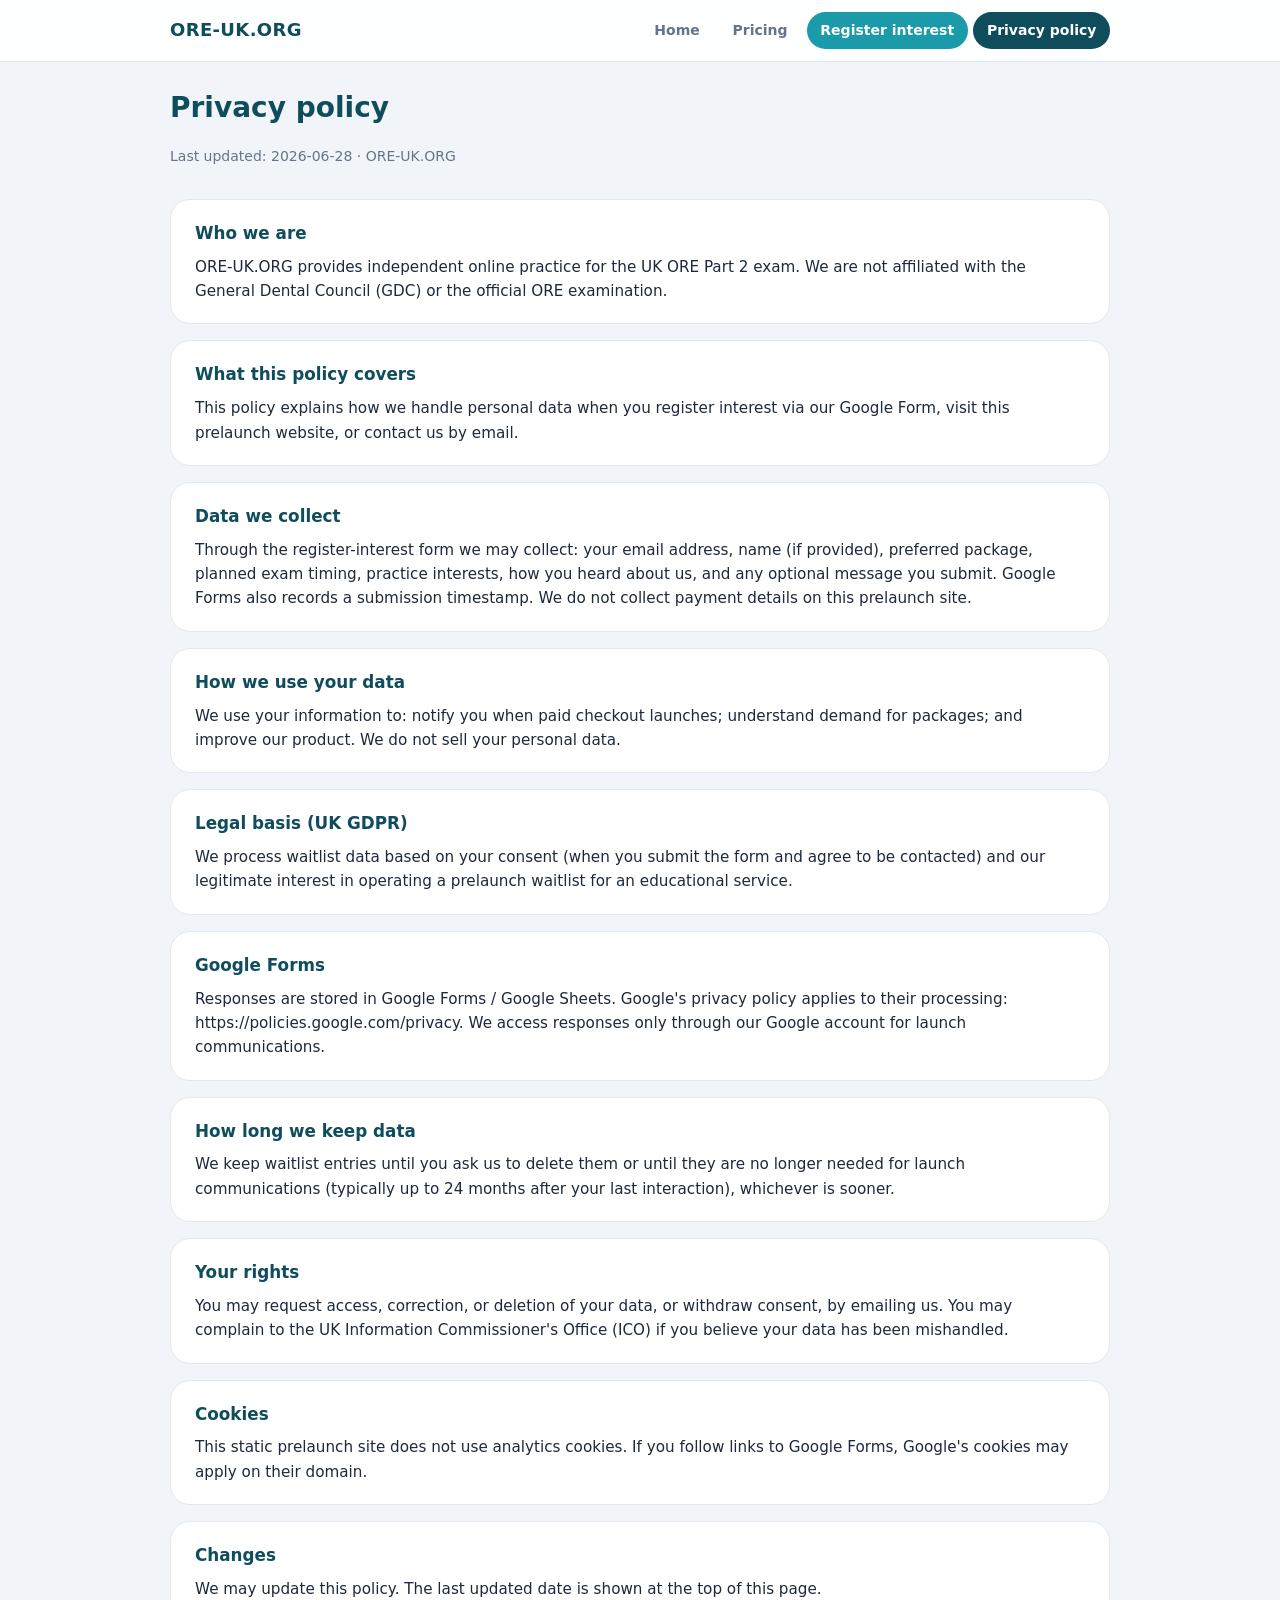
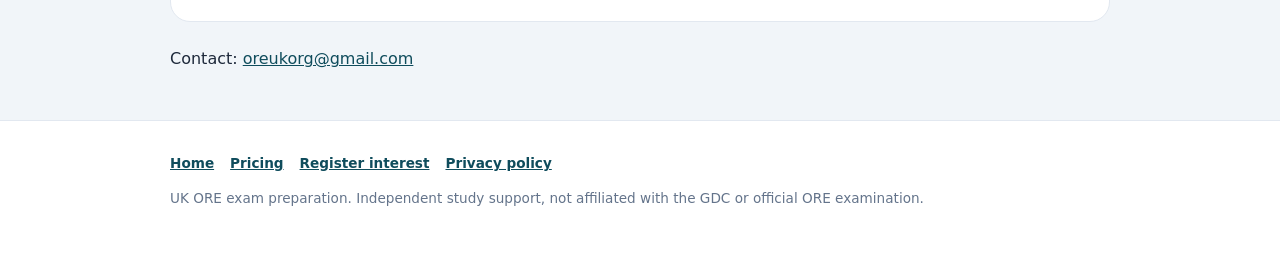
==== privacy.html @ 74b83abc "Publish ORE-UK.ORG prelaunch static site. Pricing, catalog, referral scheme callout, privacy policy," ====
<!DOCTYPE html>
<html lang="en">
<head>
  <meta charset="utf-8" />
  <meta name="viewport" content="width=device-width, initial-scale=1" />
  <title>Privacy policy · ORE-UK.ORG</title>
  <meta name="description" content="Privacy policy for ORE-UK.ORG prelaunch waitlist and website." />
  <link rel="stylesheet" href="styles.css" />
</head>
<body>
  <header class="site-header">
    <div class="container">
      <a class="logo" href="index.html">ORE-UK.ORG</a>
      <nav class="site-nav" aria-label="Site">
        <a class="nav-tab" href="index.html">Home</a>
        <a class="nav-tab" href="index.html#pricing">Pricing</a>
        <a class="nav-tab cta" href="https://forms.gle/NcTpKtTfis7xZNoQ6" rel="noopener" target="_blank">Register interest</a>
        <a class="nav-tab active" href="privacy.html">Privacy policy</a>
      </nav>
    </div>
  </header>
  <main class="container">
    <div class="legal-page"><h1>Privacy policy</h1><p class="legal-meta">Last updated: 2026-06-28 · ORE-UK.ORG</p><article class="legal-section"><h2>Who we are</h2><p>ORE-UK.ORG provides independent online practice for the UK ORE Part 2 exam. We are not affiliated with the General Dental Council (GDC) or the official ORE examination.</p></article><article class="legal-section"><h2>What this policy covers</h2><p>This policy explains how we handle personal data when you register interest via our Google Form, visit this prelaunch website, or contact us by email.</p></article><article class="legal-section"><h2>Data we collect</h2><p>Through the register-interest form we may collect: your email address, name (if provided), preferred package, planned exam timing, practice interests, how you heard about us, and any optional message you submit. Google Forms also records a submission timestamp. We do not collect payment details on this prelaunch site.</p></article><article class="legal-section"><h2>How we use your data</h2><p>We use your information to: notify you when paid checkout launches; understand demand for packages; and improve our product. We do not sell your personal data.</p></article><article class="legal-section"><h2>Legal basis (UK GDPR)</h2><p>We process waitlist data based on your consent (when you submit the form and agree to be contacted) and our legitimate interest in operating a prelaunch waitlist for an educational service.</p></article><article class="legal-section"><h2>Google Forms</h2><p>Responses are stored in Google Forms / Google Sheets. Google&#x27;s privacy policy applies to their processing: https://policies.google.com/privacy. We access responses only through our Google account for launch communications.</p></article><article class="legal-section"><h2>How long we keep data</h2><p>We keep waitlist entries until you ask us to delete them or until they are no longer needed for launch communications (typically up to 24 months after your last interaction), whichever is sooner.</p></article><article class="legal-section"><h2>Your rights</h2><p>You may request access, correction, or deletion of your data, or withdraw consent, by emailing us. You may complain to the UK Information Commissioner&#x27;s Office (ICO) if you believe your data has been mishandled.</p></article><article class="legal-section"><h2>Cookies</h2><p>This static prelaunch site does not use analytics cookies. If you follow links to Google Forms, Google&#x27;s cookies may apply on their domain.</p></article><article class="legal-section"><h2>Changes</h2><p>We may update this policy. The last updated date is shown at the top of this page.</p></article><p style="margin-top:1.5rem">Contact: <a href="mailto:oreukorg@gmail.com">oreukorg@gmail.com</a></p></div>
  </main>
  <footer>
    <div class="container">
      <div class="footer-links">
        <a href="index.html">Home</a>
        <a href="index.html#pricing">Pricing</a>
        <a href="index.html#interest">Register interest</a>
        <a href="privacy.html">Privacy policy</a>
      </div>
      <p>UK ORE exam preparation. Independent study support, not affiliated with the GDC or official ORE examination.</p>
    </div>
  </footer>
</body>
</html>
---- styles.css ----
/* ORE-UK.ORG prelaunch static site */
:root {
  --primary: #0f4c5c;
  --primary-dark: #0a3d47;
  --accent: #1b9aaa;
  --text: #1e293b;
  --muted: #64748b;
  --bg: #f1f5f9;
  --card: #ffffff;
  --border: #e2e8f0;
  --hero-gradient: linear-gradient(135deg, #0a3d47 0%, #0f4c5c 45%, #13606e 100%);
  --radius-lg: 1.25rem;
  --radius-xl: 1.75rem;
  --shadow: 0 4px 24px rgba(15, 76, 92, 0.12);
}

* {
  box-sizing: border-box;
}

body {
  margin: 0;
  font-family: system-ui, -apple-system, "Segoe UI", Roboto, sans-serif;
  color: var(--text);
  background: var(--bg);
  line-height: 1.6;
}

a {
  color: var(--primary);
}

.container {
  max-width: 980px;
  margin: 0 auto;
  padding: 0 1.25rem;
}

/* Header */
header.site-header {
  position: sticky;
  top: 0;
  z-index: 50;
  border-bottom: 1px solid var(--border);
  background: rgba(255, 255, 255, 0.92);
  backdrop-filter: blur(10px);
  padding: 0.75rem 0;
}

.site-header .container {
  display: flex;
  align-items: center;
  justify-content: space-between;
  gap: 1rem;
  flex-wrap: wrap;
}

.logo {
  font-weight: 800;
  font-size: 1.125rem;
  color: var(--primary);
  text-decoration: none;
  letter-spacing: 0.02em;
}

.site-nav {
  display: flex;
  align-items: center;
  gap: 0.35rem;
  flex-wrap: wrap;
}

.nav-tab {
  display: inline-block;
  padding: 0.45rem 0.85rem;
  border-radius: 999px;
  font-size: 0.875rem;
  font-weight: 600;
  text-decoration: none;
  color: var(--muted);
  transition: background 0.15s, color 0.15s;
}

.nav-tab:hover {
  color: var(--primary);
  background: rgba(15, 76, 92, 0.08);
}

.nav-tab.active {
  color: #fff;
  background: var(--primary);
}

.nav-tab.cta {
  background: var(--accent);
  color: #fff;
}

.nav-tab.cta:hover {
  background: #1590a0;
  color: #fff;
}

/* Hero — curved card */
.hero-wrap {
  margin: 1.5rem 0 2.5rem;
}

.hero {
  position: relative;
  overflow: hidden;
  background: var(--hero-gradient);
  color: #fff;
  padding: 2.5rem 1.75rem 3rem;
  border-radius: var(--radius-xl);
  box-shadow: var(--shadow);
}

.hero::before {
  content: "";
  position: absolute;
  top: -40%;
  right: -15%;
  width: 55%;
  height: 140%;
  background: radial-gradient(circle, rgba(27, 154, 170, 0.35) 0%, transparent 70%);
  pointer-events: none;
}

.hero::after {
  content: "";
  position: absolute;
  bottom: -1px;
  left: 0;
  right: 0;
  height: 48px;
  background: var(--bg);
  border-radius: 50% 50% 0 0 / 100% 100% 0 0;
  transform: scaleX(1.15);
}

.hero-inner {
  position: relative;
  z-index: 1;
  max-width: 40rem;
}

.badge {
  display: inline-block;
  font-size: 0.68rem;
  font-weight: 800;
  text-transform: uppercase;
  letter-spacing: 0.08em;
  padding: 0.35rem 0.85rem;
  border-radius: 999px;
  background: rgba(255, 255, 255, 0.18);
  border: 1px solid rgba(255, 255, 255, 0.28);
  margin-bottom: 1rem;
}

.hero h1 {
  margin: 0 0 0.85rem;
  font-size: clamp(1.85rem, 4.5vw, 2.5rem);
  line-height: 1.15;
  font-weight: 800;
  letter-spacing: -0.02em;
}

.hero .disclaimer {
  margin: 0;
  font-size: 0.95rem;
  color: rgba(255, 255, 255, 0.9);
  line-height: 1.55;
}

.hero-actions {
  margin-top: 1.35rem;
  display: flex;
  flex-wrap: wrap;
  gap: 0.65rem;
}

/* Sections */
section {
  margin-bottom: 2.75rem;
}

h2 {
  color: var(--primary);
  margin: 0 0 0.5rem;
  font-size: 1.35rem;
}

h3 {
  margin: 0.5rem 0;
  font-size: 1.05rem;
}

.lead {
  color: var(--muted);
  margin: 0 0 1.25rem;
  max-width: 44rem;
}

.grid {
  display: grid;
  gap: 1rem;
}

@media (min-width: 640px) {
  .grid.cols-2 {
    grid-template-columns: repeat(2, 1fr);
  }
  .grid.cols-3 {
    grid-template-columns: repeat(3, 1fr);
  }
}

.card {
  background: var(--card);
  border: 1px solid var(--border);
  border-radius: var(--radius-lg);
  padding: 1.15rem 1.35rem;
  box-shadow: 0 1px 3px rgba(0, 0, 0, 0.04);
}

.card.featured {
  border-color: rgba(15, 76, 92, 0.28);
  background: linear-gradient(180deg, rgba(15, 76, 92, 0.05) 0%, #fff 40%);
}

.stat-value {
  font-size: 1.85rem;
  font-weight: 800;
  color: var(--primary);
  margin: 0.2rem 0;
  letter-spacing: -0.02em;
}

.price {
  font-size: 1.6rem;
  font-weight: 800;
  color: var(--primary);
}

.tier {
  font-size: 0.68rem;
  font-weight: 800;
  text-transform: uppercase;
  letter-spacing: 0.06em;
  color: var(--muted);
}

ul {
  margin: 0.5rem 0 0;
  padding-left: 1.15rem;
  color: var(--muted);
  font-size: 0.9rem;
}

.btn {
  display: inline-block;
  padding: 0.65rem 1.15rem;
  border-radius: 999px;
  font-weight: 700;
  text-decoration: none;
  font-size: 0.9rem;
  transition: transform 0.12s, box-shadow 0.12s;
}

.btn:hover {
  transform: translateY(-1px);
}

.btn-primary {
  background: #fff;
  color: var(--primary);
  box-shadow: 0 2px 8px rgba(0, 0, 0, 0.12);
}

.btn-secondary {
  background: transparent;
  color: #fff;
  border: 1px solid rgba(255, 255, 255, 0.45);
}

.btn-accent {
  background: var(--accent);
  color: #fff;
  box-shadow: 0 2px 10px rgba(27, 154, 170, 0.35);
}

.interest-box {
  background: linear-gradient(135deg, rgba(15, 76, 92, 0.07) 0%, rgba(27, 154, 170, 0.08) 100%);
  border: 1px solid rgba(15, 76, 92, 0.18);
  border-radius: var(--radius-xl);
  padding: 2rem 1.75rem;
  text-align: center;
}

.interest-box h2 {
  margin-bottom: 0.5rem;
}

.interest-box p {
  color: var(--muted);
  max-width: 32rem;
  margin-left: auto;
  margin-right: auto;
}

.interest-box .btn-accent {
  margin-top: 0.5rem;
}

/* Privacy page */
.legal-page {
  margin: 1.5rem 0 3rem;
}

.legal-page h1 {
  color: var(--primary);
  font-size: 1.75rem;
  margin: 0 0 0.35rem;
}

.legal-meta {
  color: var(--muted);
  font-size: 0.875rem;
  margin-bottom: 2rem;
}

.legal-section {
  background: var(--card);
  border: 1px solid var(--border);
  border-radius: var(--radius-lg);
  padding: 1.25rem 1.5rem;
  margin-bottom: 1rem;
}

.legal-section h2 {
  font-size: 1.05rem;
  margin-bottom: 0.5rem;
}

.legal-section p {
  margin: 0;
  color: var(--text);
  font-size: 0.95rem;
}

.legal-section a {
  word-break: break-word;
}

footer {
  border-top: 1px solid var(--border);
  padding: 2rem 0;
  margin-top: 2rem;
  font-size: 0.85rem;
  color: var(--muted);
  background: #fff;
}

footer .footer-links {
  display: flex;
  gap: 1rem;
  flex-wrap: wrap;
  margin-bottom: 0.75rem;
}

footer .footer-links a {
  font-weight: 600;
}

.steps {
  display: grid;
  gap: 1rem;
}

@media (min-width: 640px) {
  .steps {
    grid-template-columns: repeat(3, 1fr);
  }
}

.step-num {
  display: inline-flex;
  width: 2rem;
  height: 2rem;
  align-items: center;
  justify-content: center;
  border-radius: 999px;
  background: var(--primary);
  color: #fff;
  font-weight: 700;
  font-size: 0.85rem;
  margin-bottom: 0.5rem;
}

.pricing-group {
  margin-bottom: 2rem;
}

.pricing-group > h2 {
  margin-top: 1.5rem;
}

.referral-banner {
  text-align: center;
  background: linear-gradient(180deg, #fffbeb 0%, #fff 100%);
  border: 1px dashed #fcd34d;
  border-radius: var(--radius-xl);
  padding: 1.5rem 1.75rem;
  margin-bottom: 2.75rem;
}

.referral-label {
  margin: 0;
  font-size: 0.68rem;
  font-weight: 800;
  text-transform: uppercase;
  letter-spacing: 0.08em;
  color: #b45309;
}

.referral-banner h2 {
  margin: 0.5rem 0 0.35rem;
  font-size: 1.25rem;
}

.referral-banner p {
  margin: 0 auto;
  max-width: 36rem;
  color: var(--muted);
  font-size: 0.95rem;
}
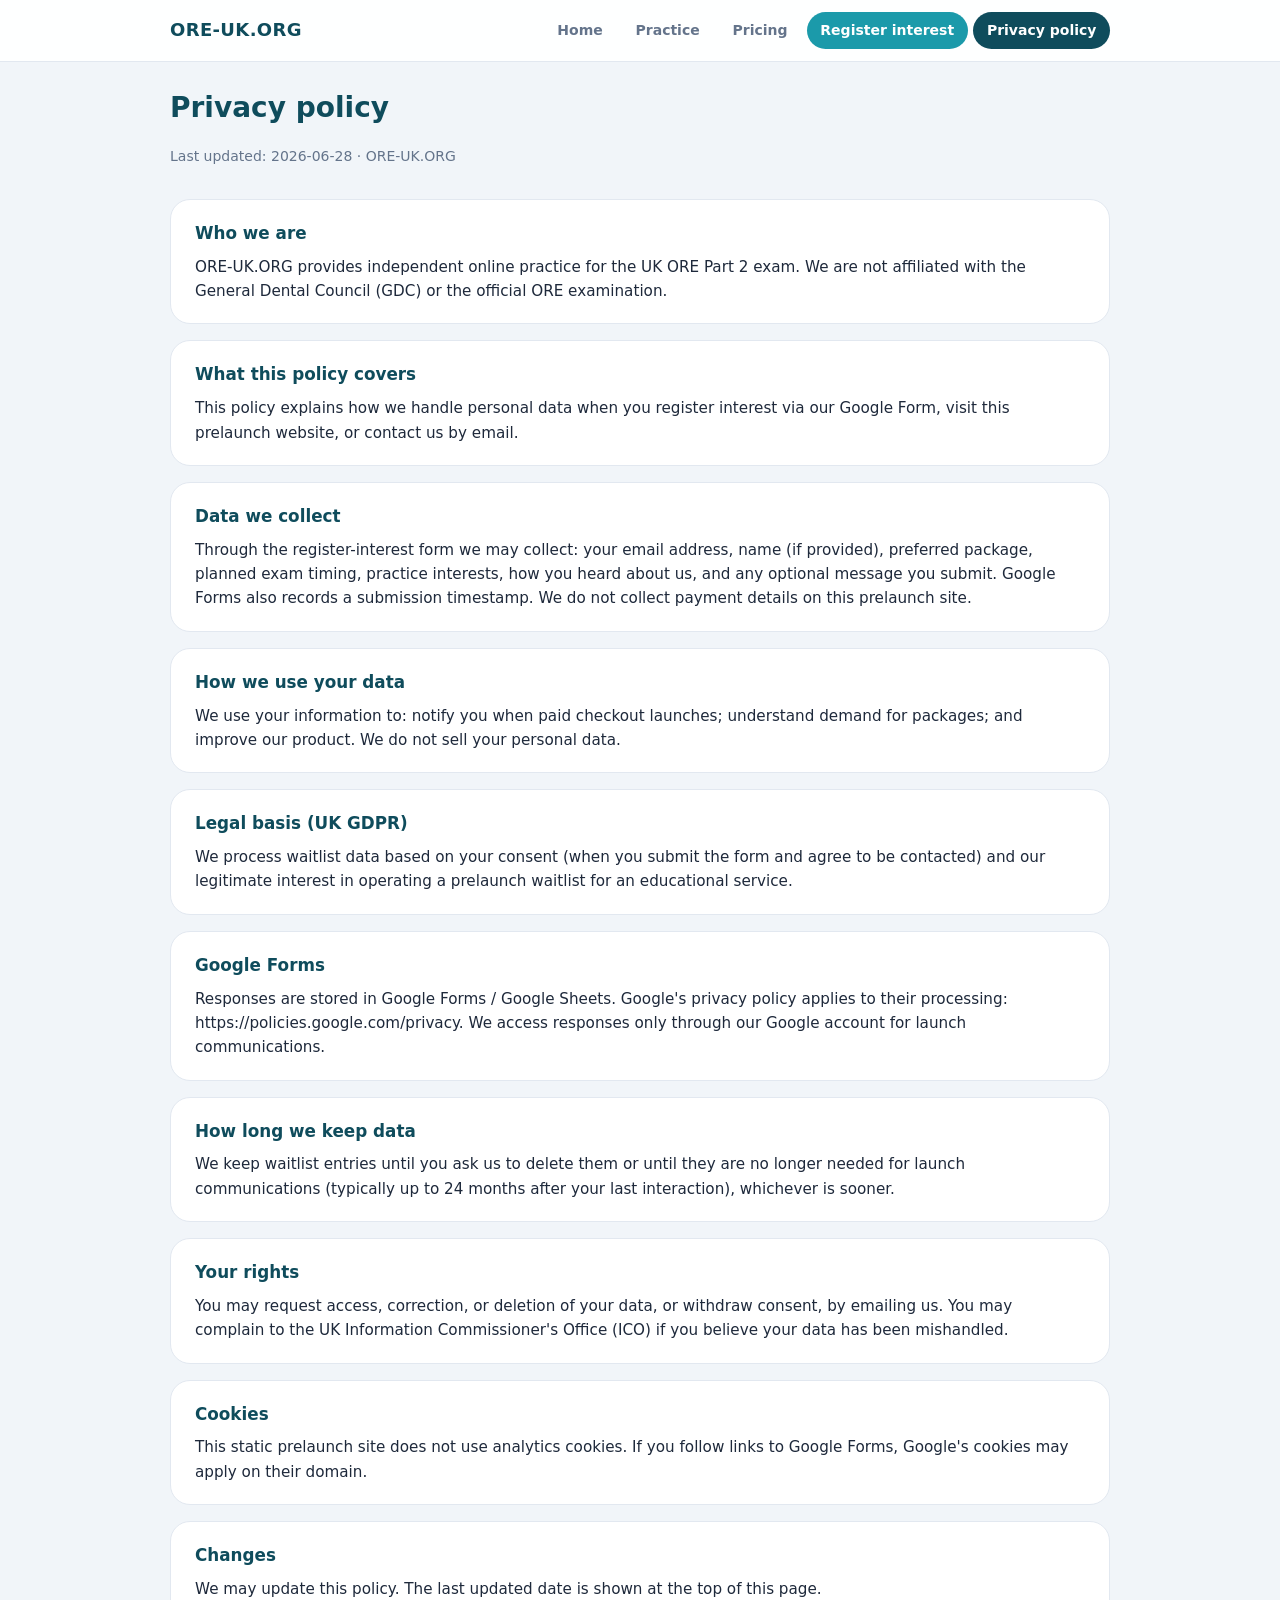
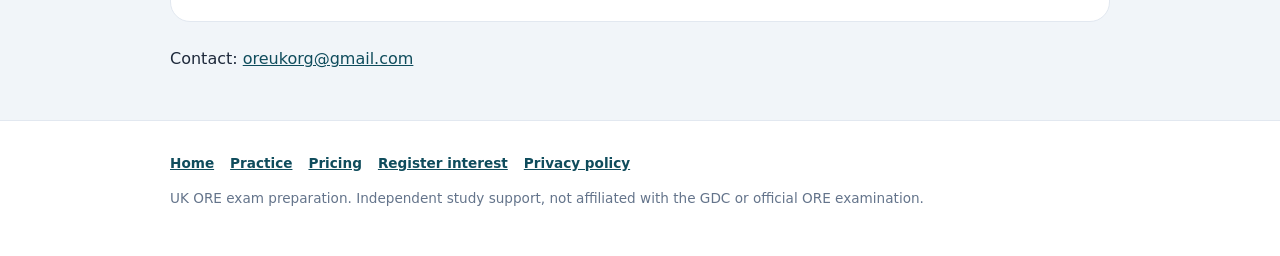
==== commit 68b803c7: "Expand prelaunch copy: practice formats, feedback, and value. Explain actor, written, practical, ME," ====
--- a/privacy.html
+++ b/privacy.html
@@ -13,6 +13,7 @@
       <a class="logo" href="index.html">ORE-UK.ORG</a>
       <nav class="site-nav" aria-label="Site">
         <a class="nav-tab" href="index.html">Home</a>
+        <a class="nav-tab" href="index.html#experience">Practice</a>
         <a class="nav-tab" href="index.html#pricing">Pricing</a>
         <a class="nav-tab cta" href="https://forms.gle/NcTpKtTfis7xZNoQ6" rel="noopener" target="_blank">Register interest</a>
         <a class="nav-tab active" href="privacy.html">Privacy policy</a>
@@ -26,6 +27,7 @@
     <div class="container">
       <div class="footer-links">
         <a href="index.html">Home</a>
+        <a href="index.html#experience">Practice</a>
         <a href="index.html#pricing">Pricing</a>
         <a href="index.html#interest">Register interest</a>
         <a href="privacy.html">Privacy policy</a>
--- a/styles.css
+++ b/styles.css
@@ -167,10 +167,18 @@
 }
 
 .hero .disclaimer {
-  margin: 0;
+  margin: 0.85rem 0 0;
   font-size: 0.95rem;
   color: rgba(255, 255, 255, 0.9);
   line-height: 1.55;
+}
+
+.hero-subline {
+  margin: 0.75rem 0 0;
+  font-size: 1.05rem;
+  line-height: 1.55;
+  color: rgba(255, 255, 255, 0.95);
+  max-width: 38rem;
 }
 
 .hero-actions {
@@ -183,6 +191,24 @@
 /* Sections */
 section {
   margin-bottom: 2.75rem;
+}
+
+.section-block {
+  margin-bottom: 3rem;
+}
+
+.section-muted {
+  background: #fff;
+  border: 1px solid var(--border);
+  border-radius: var(--radius-xl);
+  padding: 2rem 1.5rem;
+  box-shadow: 0 1px 3px rgba(0, 0, 0, 0.04);
+}
+
+@media (min-width: 640px) {
+  .section-muted {
+    padding: 2.25rem 2rem;
+  }
 }
 
 h2 {
@@ -382,6 +408,68 @@
   .steps {
     grid-template-columns: repeat(3, 1fr);
   }
+
+  .steps.steps-4 {
+    grid-template-columns: repeat(2, 1fr);
+  }
+}
+
+@media (min-width: 900px) {
+  .steps.steps-4 {
+    grid-template-columns: repeat(4, 1fr);
+  }
+}
+
+.feature-card h3 {
+  margin: 0.35rem 0 0.5rem;
+  font-size: 1.05rem;
+  color: var(--primary);
+}
+
+.feature-card-head {
+  display: flex;
+  flex-direction: column;
+  gap: 0.35rem;
+}
+
+.format-tag {
+  display: inline-block;
+  width: fit-content;
+  font-size: 0.65rem;
+  font-weight: 800;
+  text-transform: uppercase;
+  letter-spacing: 0.06em;
+  color: var(--accent);
+  background: rgba(27, 154, 170, 0.1);
+  padding: 0.25rem 0.55rem;
+  border-radius: 999px;
+}
+
+.feature-summary {
+  margin: 0 0 0.5rem;
+  font-size: 0.92rem;
+  color: var(--text);
+}
+
+.feedback-card h3,
+.value-card h3 {
+  margin: 0 0 0.4rem;
+  font-size: 1rem;
+  color: var(--primary);
+}
+
+.feedback-card p,
+.value-card p {
+  margin: 0;
+  font-size: 0.9rem;
+  color: var(--muted);
+}
+
+.access-note {
+  margin: 1.5rem 0 0;
+  text-align: center;
+  font-size: 0.9rem;
+  color: var(--muted);
 }
 
 .step-num {
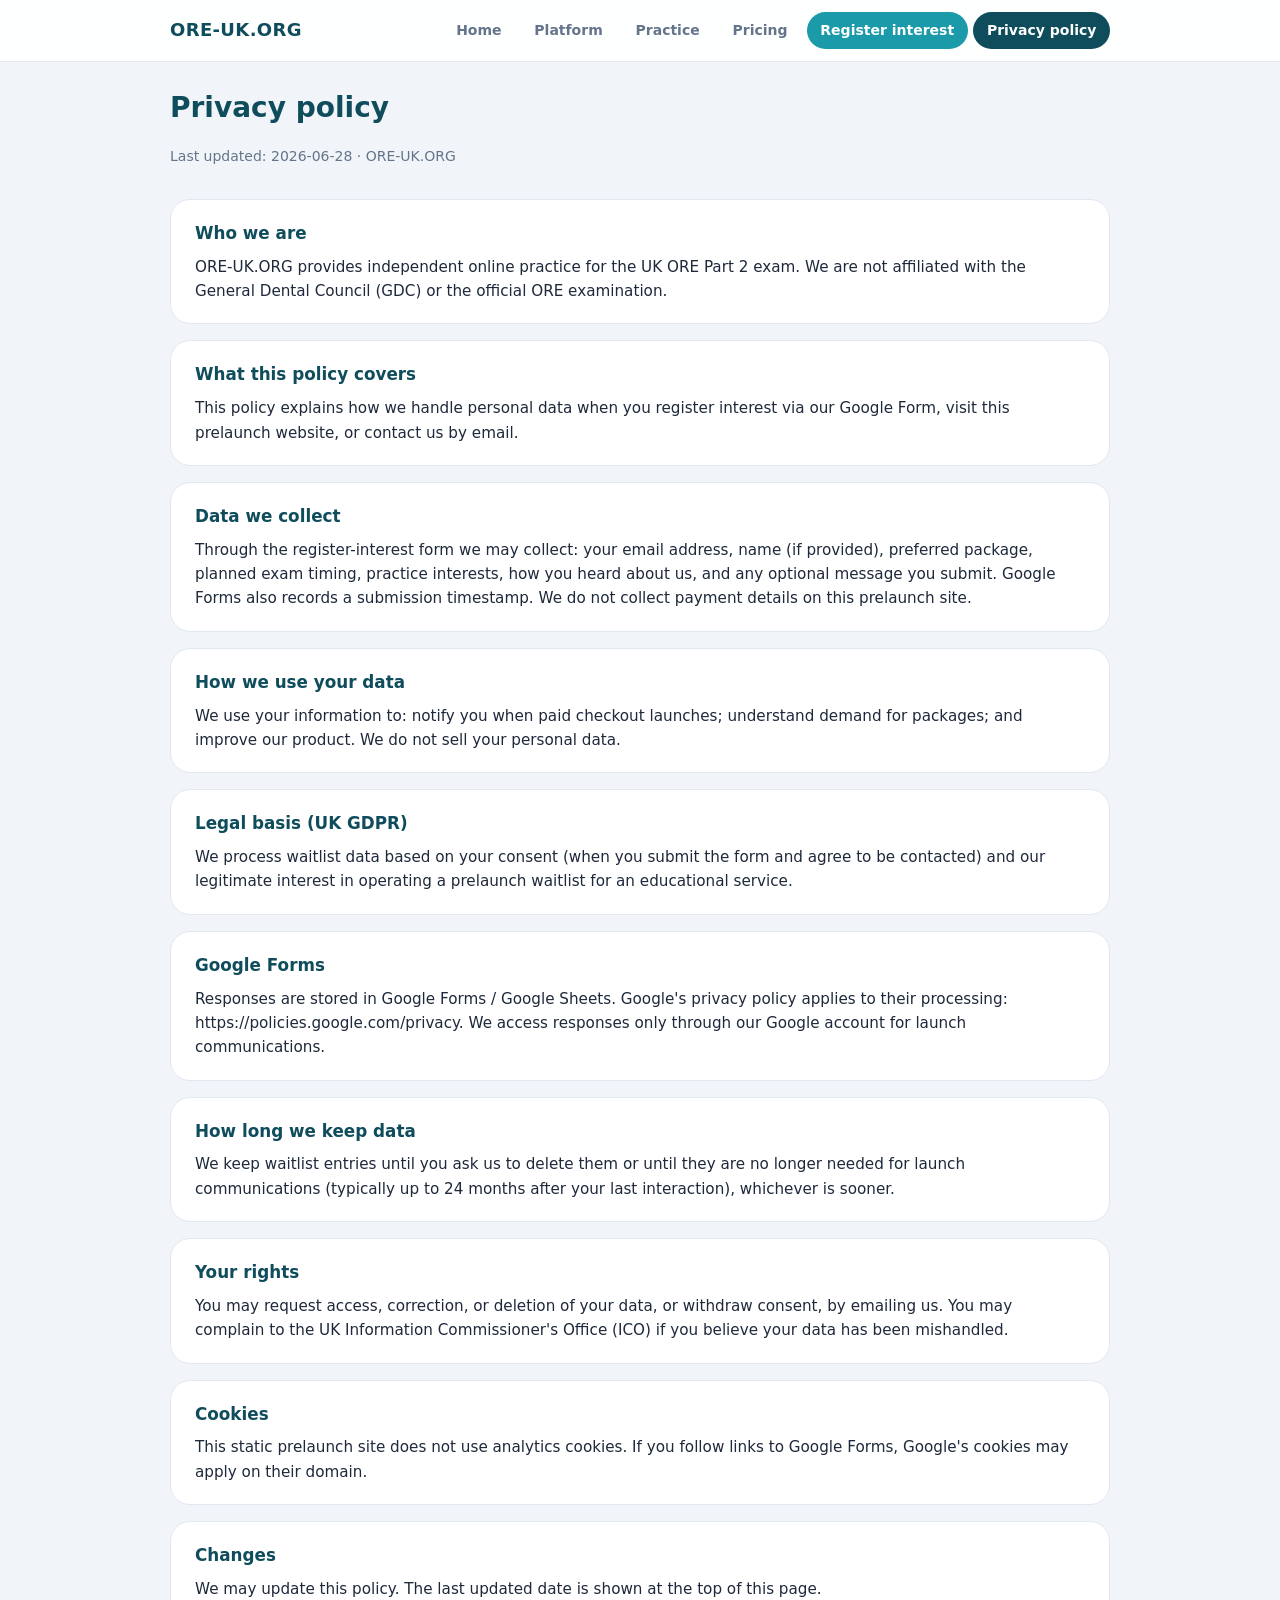
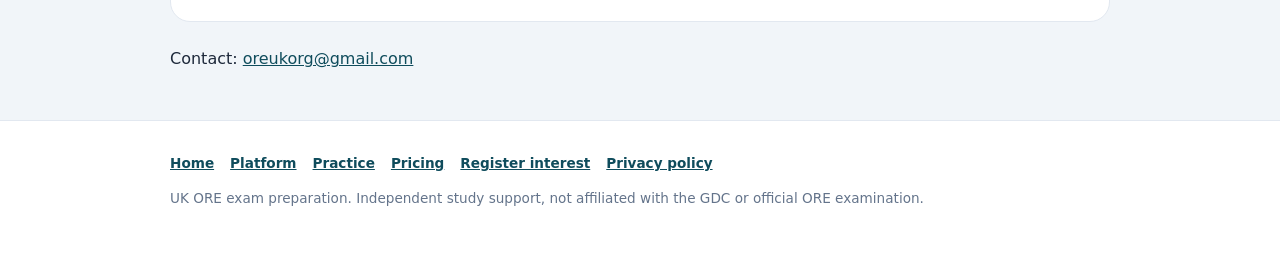
==== commit 983916ec: "Reorder sections: platform catalog first, then practice and flow. Update six-month access copy for e" ====
--- a/privacy.html
+++ b/privacy.html
@@ -13,6 +13,7 @@
       <a class="logo" href="index.html">ORE-UK.ORG</a>
       <nav class="site-nav" aria-label="Site">
         <a class="nav-tab" href="index.html">Home</a>
+        <a class="nav-tab" href="index.html#catalog">Platform</a>
         <a class="nav-tab" href="index.html#experience">Practice</a>
         <a class="nav-tab" href="index.html#pricing">Pricing</a>
         <a class="nav-tab cta" href="https://forms.gle/NcTpKtTfis7xZNoQ6" rel="noopener" target="_blank">Register interest</a>
@@ -27,6 +28,7 @@
     <div class="container">
       <div class="footer-links">
         <a href="index.html">Home</a>
+        <a href="index.html#catalog">Platform</a>
         <a href="index.html#experience">Practice</a>
         <a href="index.html#pricing">Pricing</a>
         <a href="index.html#interest">Register interest</a>
